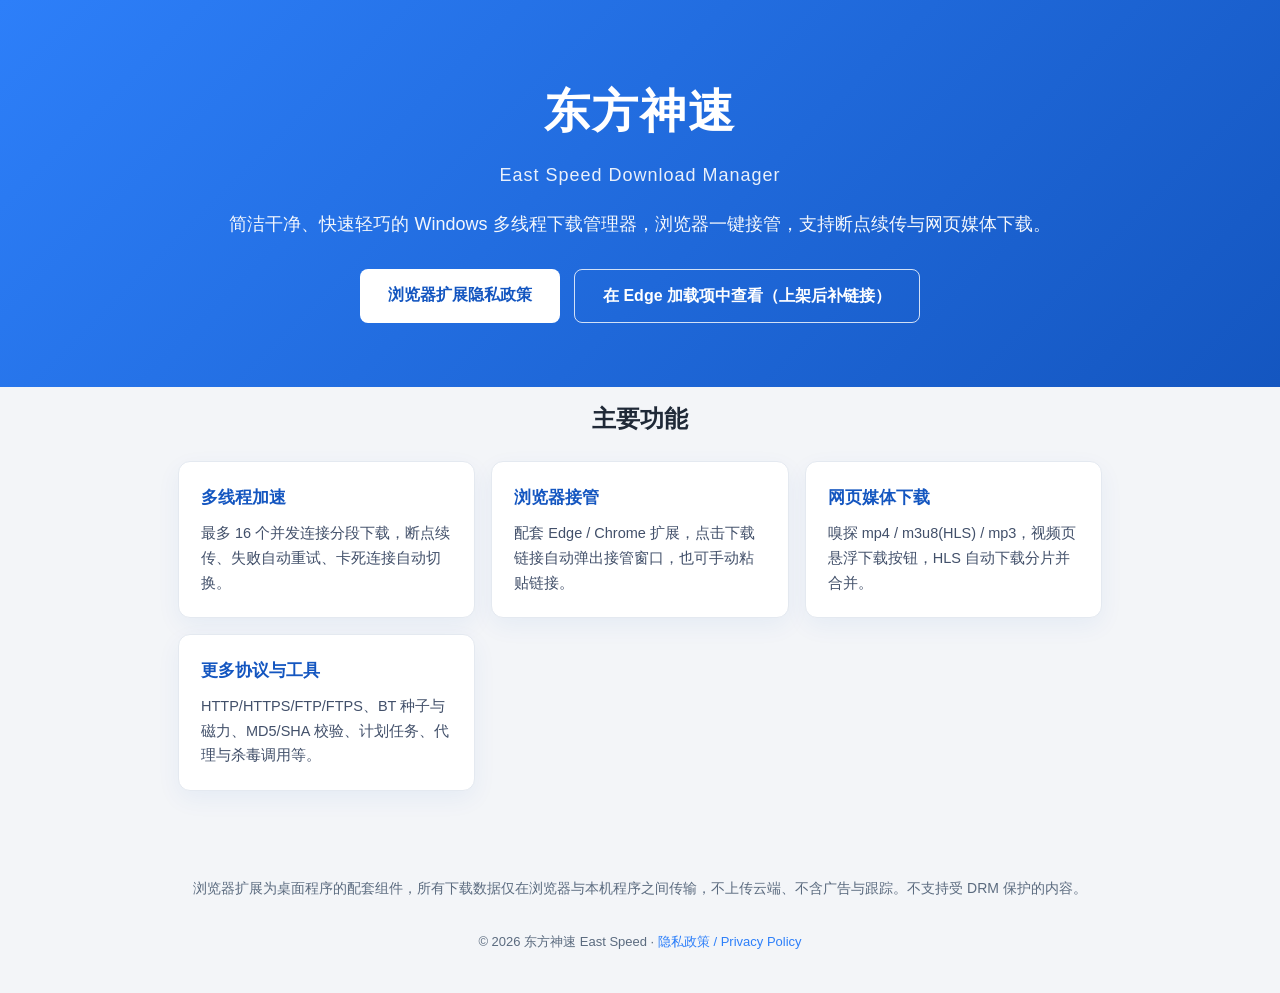
==== index.html @ 7939708f "Add files via upload" ====
<!DOCTYPE html>
<html lang="zh-CN">
<head>
<meta charset="UTF-8" />
<meta name="viewport" content="width=device-width, initial-scale=1.0" />
<title>东方神速 East Speed · 多线程下载管理器</title>
<style>
  :root{--primary:#2D7FF9;--dark:#1456C0;--ink:#1F2937;--muted:#5B6B7F;--line:#E4E9F0;}
  *{box-sizing:border-box;margin:0;padding:0;}
  body{font-family:"Microsoft YaHei","PingFang SC",Segoe UI,Arial,sans-serif;color:var(--ink);background:#F3F5F8;line-height:1.7;}
  .hero{background:linear-gradient(135deg,var(--primary),var(--dark));color:#fff;padding:72px 20px 64px;text-align:center;}
  .hero h1{font-size:46px;margin-bottom:10px;letter-spacing:2px;}
  .hero .en{opacity:.9;font-size:18px;letter-spacing:1px;}
  .hero p{margin-top:18px;font-size:18px;opacity:.95;}
  .btns{margin-top:30px;display:flex;gap:14px;justify-content:center;flex-wrap:wrap;}
  .btn{display:inline-block;padding:12px 28px;border-radius:8px;font-size:16px;text-decoration:none;font-weight:600;}
  .btn-light{background:#fff;color:var(--dark);}
  .btn-outline{border:1.5px solid rgba(255,255,255,.8);color:#fff;}
  .wrap{max-width:960px;margin:-34px auto 0;padding:0 18px 60px;}
  .grid{display:grid;grid-template-columns:repeat(auto-fit,minmax(220px,1fr));gap:16px;}
  .card{background:#fff;border:1px solid var(--line);border-radius:12px;padding:22px 22px;box-shadow:0 8px 24px rgba(20,86,192,.06);}
  .card h3{color:var(--dark);font-size:17px;margin-bottom:8px;}
  .card p{color:#42506a;font-size:14.5px;}
  .sec-title{text-align:center;font-size:24px;margin:46px 0 22px;color:var(--ink);}
  .note{max-width:960px;margin:26px auto 0;padding:0 18px;color:var(--muted);font-size:14px;text-align:center;}
  footer{text-align:center;color:var(--muted);font-size:13px;padding:30px 16px 40px;}
  footer a{color:var(--primary);text-decoration:none;}
</style>
</head>
<body>
  <header class="hero">
    <h1>东方神速</h1>
    <div class="en">East Speed Download Manager</div>
    <p>简洁干净、快速轻巧的 Windows 多线程下载管理器，浏览器一键接管，支持断点续传与网页媒体下载。</p>
    <div class="btns">
      <a class="btn btn-light" href="privacy-policy.html">浏览器扩展隐私政策</a>
      <a class="btn btn-outline" href="https://microsoftedge.microsoft.com/addons/" target="_blank" rel="noopener">在 Edge 加载项中查看（上架后补链接）</a>
    </div>
  </header>

  <div class="wrap">
    <h2 class="sec-title">主要功能</h2>
    <div class="grid">
      <div class="card"><h3>多线程加速</h3><p>最多 16 个并发连接分段下载，断点续传、失败自动重试、卡死连接自动切换。</p></div>
      <div class="card"><h3>浏览器接管</h3><p>配套 Edge / Chrome 扩展，点击下载链接自动弹出接管窗口，也可手动粘贴链接。</p></div>
      <div class="card"><h3>网页媒体下载</h3><p>嗅探 mp4 / m3u8(HLS) / mp3，视频页悬浮下载按钮，HLS 自动下载分片并合并。</p></div>
      <div class="card"><h3>更多协议与工具</h3><p>HTTP/HTTPS/FTP/FTPS、BT 种子与磁力、MD5/SHA 校验、计划任务、代理与杀毒调用等。</p></div>
    </div>
  </div>

  <p class="note">浏览器扩展为桌面程序的配套组件，所有下载数据仅在浏览器与本机程序之间传输，不上传云端、不含广告与跟踪。不支持受 DRM 保护的内容。</p>

  <footer>
    © 2026 东方神速 East Speed ·
    <a href="privacy-policy.html">隐私政策 / Privacy Policy</a>
  </footer>
</body>
</html>
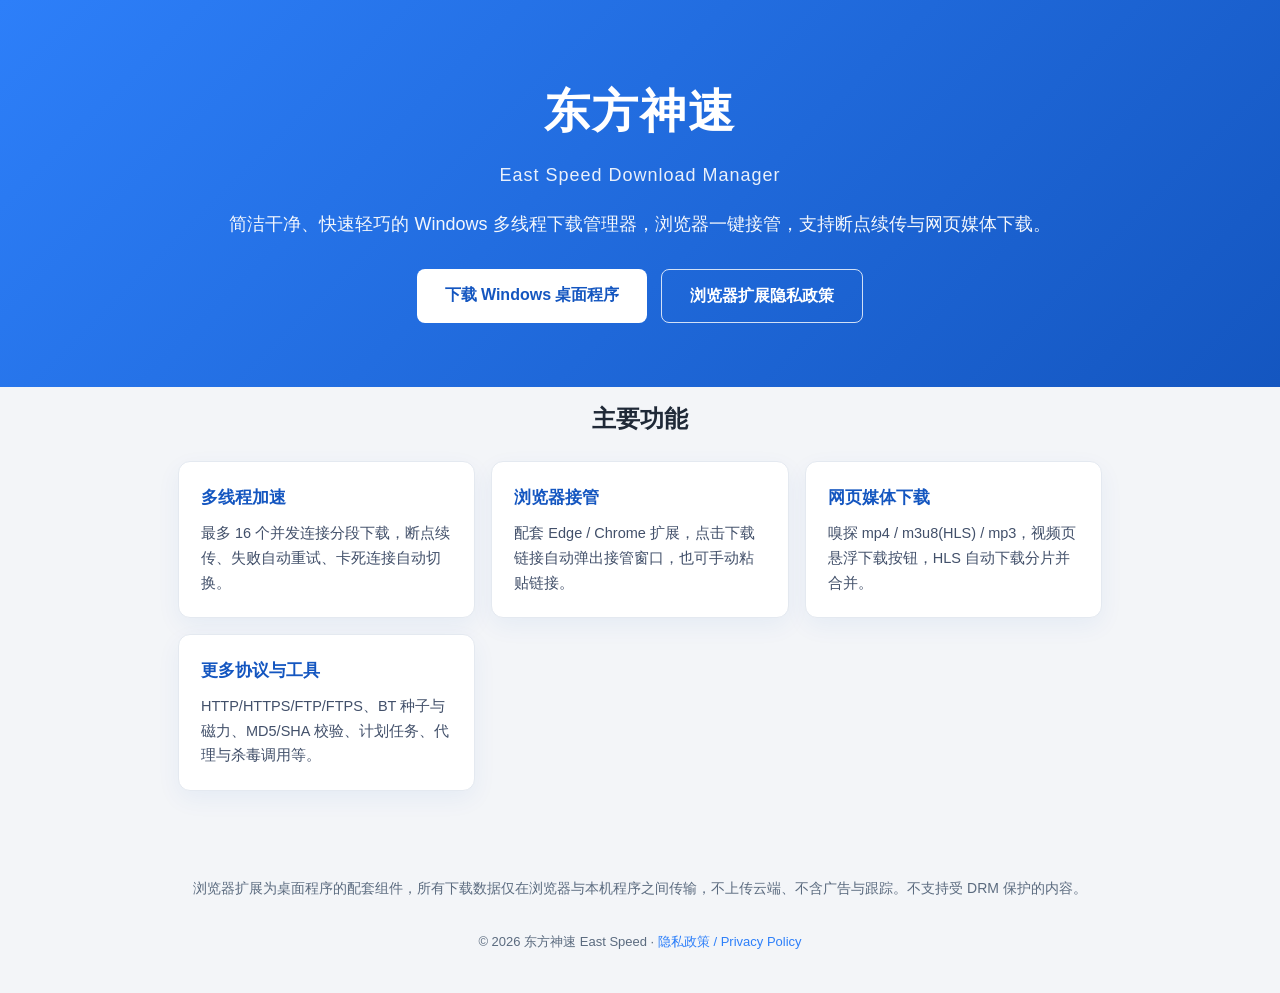
==== commit 95c2aad4: "Add files via upload" ====
--- a/index.html
+++ b/index.html
@@ -33,8 +33,8 @@
     <div class="en">East Speed Download Manager</div>
     <p>简洁干净、快速轻巧的 Windows 多线程下载管理器，浏览器一键接管，支持断点续传与网页媒体下载。</p>
     <div class="btns">
-      <a class="btn btn-light" href="privacy-policy.html">浏览器扩展隐私政策</a>
-      <a class="btn btn-outline" href="https://microsoftedge.microsoft.com/addons/" target="_blank" rel="noopener">在 Edge 加载项中查看（上架后补链接）</a>
+      <a class="btn btn-light" href="https://github.com/haoeastspeed/eastspeed/releases/tag/v1.0.0" target="_blank" rel="noopener">下载 Windows 桌面程序</a>
+      <a class="btn btn-outline" href="privacy-policy.html">浏览器扩展隐私政策</a>
     </div>
   </header>
 
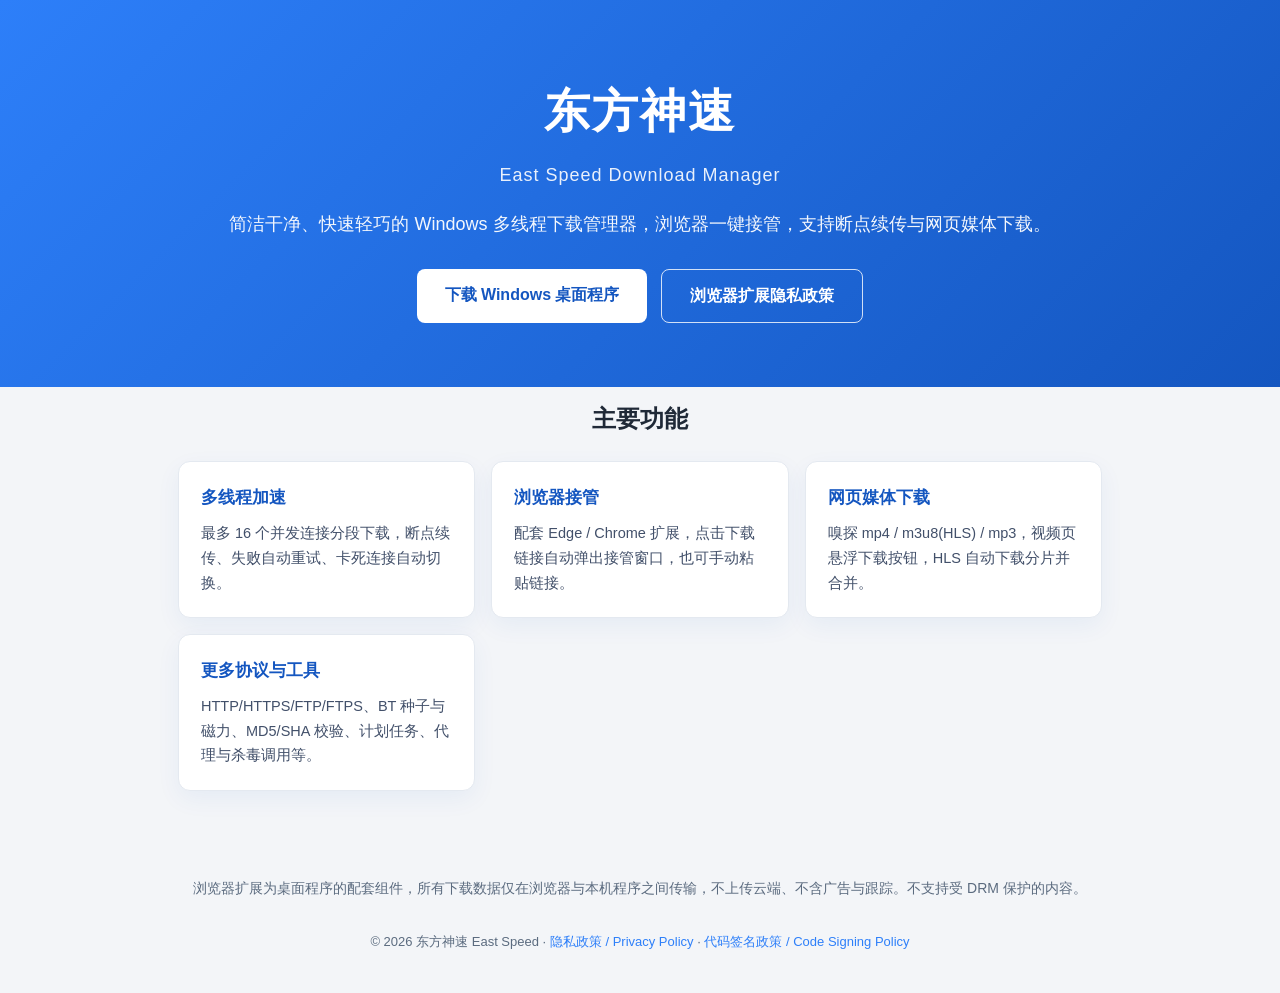
==== commit 5c2c9b1e: "docs(site): link Code Signing Policy from the home page footer" ====
--- a/index.html
+++ b/index.html
@@ -52,7 +52,8 @@
 
   <footer>
     © 2026 东方神速 East Speed ·
-    <a href="privacy-policy.html">隐私政策 / Privacy Policy</a>
+    <a href="privacy-policy.html">隐私政策 / Privacy Policy</a> ·
+    <a href="code-signing-policy.html">代码签名政策 / Code Signing Policy</a>
   </footer>
 </body>
 </html>
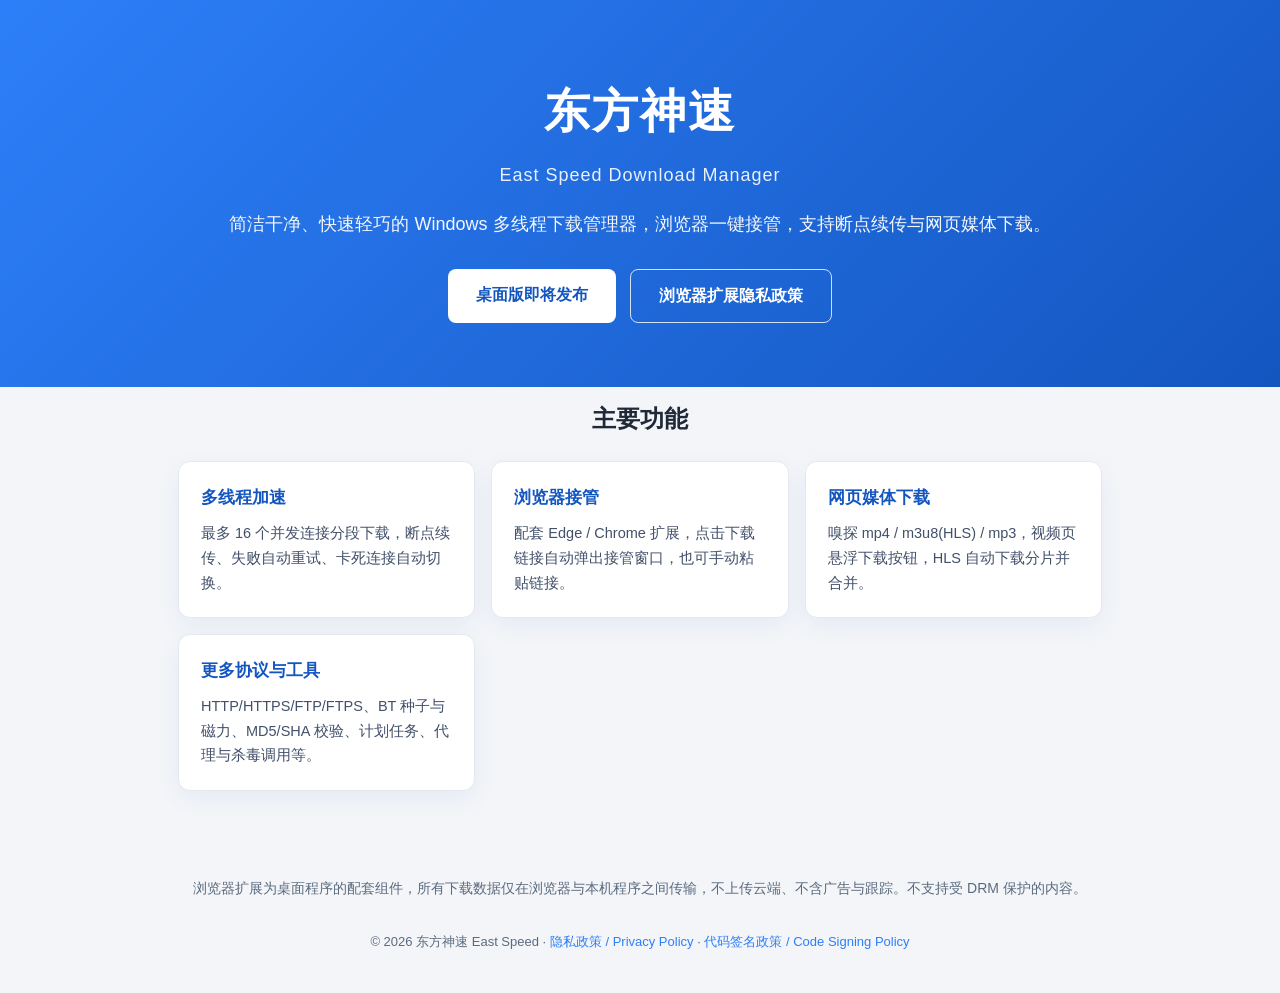
==== commit 37d350fc: "update site: download button coming soon, privacy v2.0.2" ====
--- a/index.html
+++ b/index.html
@@ -33,7 +33,7 @@
     <div class="en">East Speed Download Manager</div>
     <p>简洁干净、快速轻巧的 Windows 多线程下载管理器，浏览器一键接管，支持断点续传与网页媒体下载。</p>
     <div class="btns">
-      <a class="btn btn-light" href="https://github.com/haoeastspeed/eastspeed/releases/tag/v1.0.0" target="_blank" rel="noopener">下载 Windows 桌面程序</a>
+      <a class="btn btn-light" href="#" onclick="return false;" title="桌面版即将发布，敬请期待">桌面版即将发布</a>
       <a class="btn btn-outline" href="privacy-policy.html">浏览器扩展隐私政策</a>
     </div>
   </header>
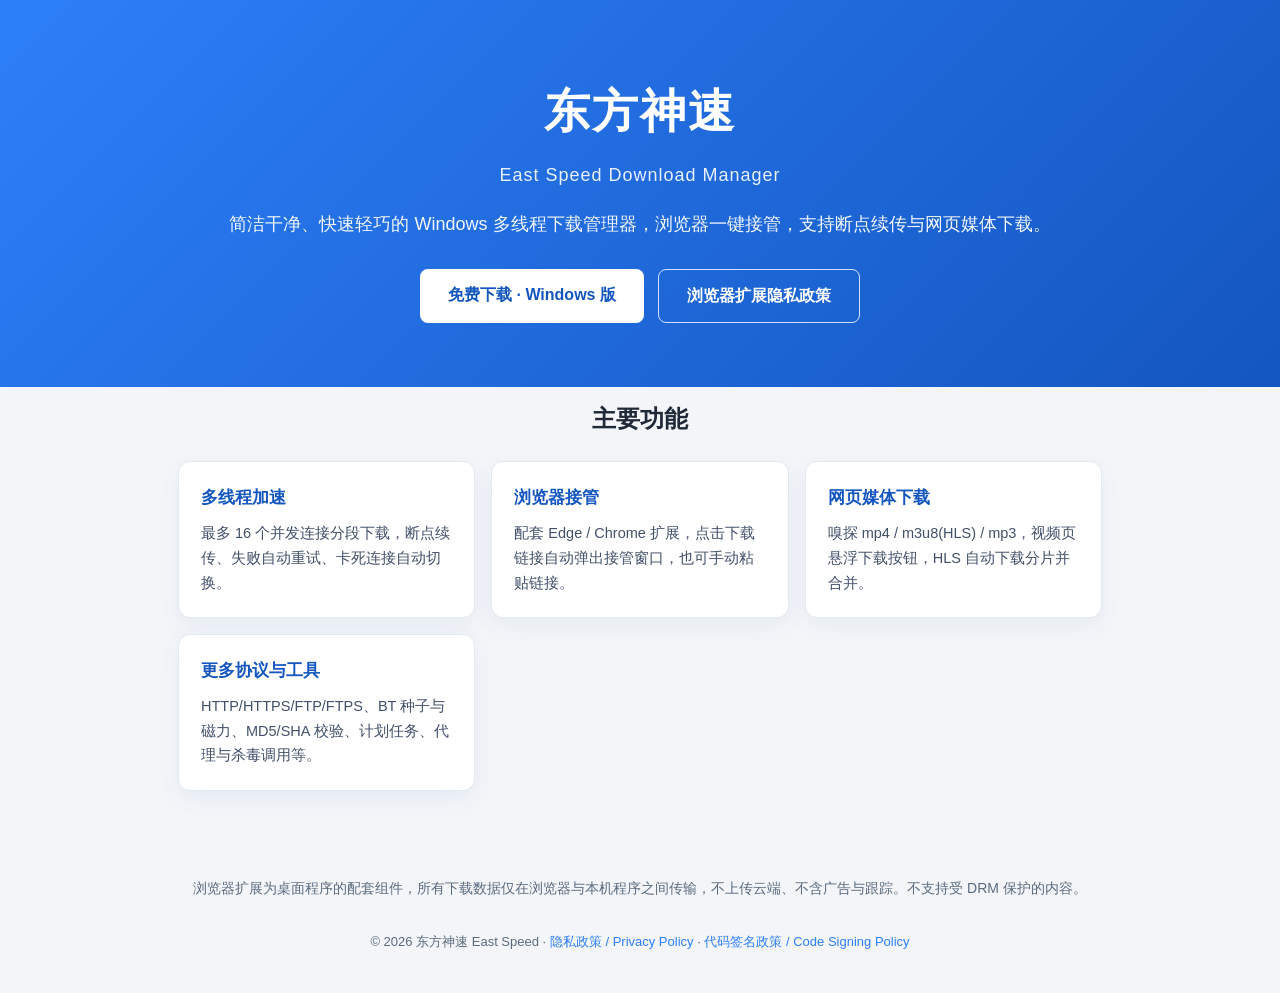
==== commit 8407288c: "site: public download button, honest code-signing/verification page" ====
--- a/index.html
+++ b/index.html
@@ -33,7 +33,7 @@
     <div class="en">East Speed Download Manager</div>
     <p>简洁干净、快速轻巧的 Windows 多线程下载管理器，浏览器一键接管，支持断点续传与网页媒体下载。</p>
     <div class="btns">
-      <a class="btn btn-light" href="#" onclick="return false;" title="桌面版即将发布，敬请期待">桌面版即将发布</a>
+      <a class="btn btn-light" href="https://github.com/haoeastspeed/eastspeed/releases/latest/download/EastSpeed.exe" title="下载单文件免安装版（Windows 64 位）">免费下载 · Windows 版</a>
       <a class="btn btn-outline" href="privacy-policy.html">浏览器扩展隐私政策</a>
     </div>
   </header>
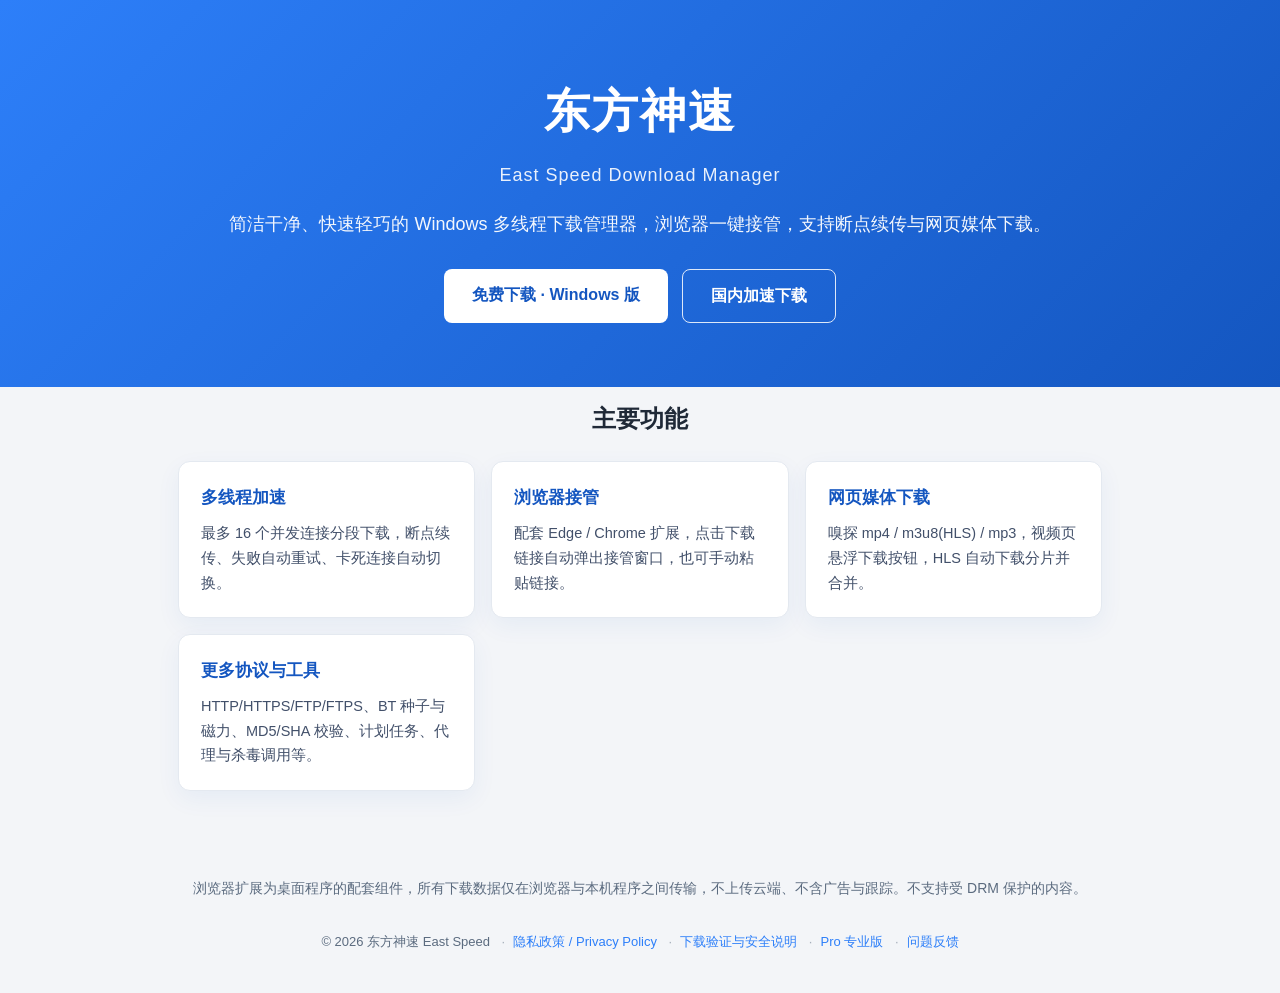
==== commit e8eba0cc: "docs(site): ??????/??/????(???? EastSpeed??????v1.0.1/??v2.2.1)" ====
--- a/index.html
+++ b/index.html
@@ -15,7 +15,7 @@
   .btns{margin-top:30px;display:flex;gap:14px;justify-content:center;flex-wrap:wrap;}
   .btn{display:inline-block;padding:12px 28px;border-radius:8px;font-size:16px;text-decoration:none;font-weight:600;}
   .btn-light{background:#fff;color:var(--dark);}
-  .btn-outline{border:1.5px solid rgba(255,255,255,.8);color:#fff;}
+  .btn-outline{border:1.5px solid rgba(255,255,255,.85);color:#fff;}
   .wrap{max-width:960px;margin:-34px auto 0;padding:0 18px 60px;}
   .grid{display:grid;grid-template-columns:repeat(auto-fit,minmax(220px,1fr));gap:16px;}
   .card{background:#fff;border:1px solid var(--line);border-radius:12px;padding:22px 22px;box-shadow:0 8px 24px rgba(20,86,192,.06);}
@@ -25,6 +25,7 @@
   .note{max-width:960px;margin:26px auto 0;padding:0 18px;color:var(--muted);font-size:14px;text-align:center;}
   footer{text-align:center;color:var(--muted);font-size:13px;padding:30px 16px 40px;}
   footer a{color:var(--primary);text-decoration:none;}
+  footer .sep{margin:0 8px;opacity:.5;}
 </style>
 </head>
 <body>
@@ -34,7 +35,7 @@
     <p>简洁干净、快速轻巧的 Windows 多线程下载管理器，浏览器一键接管，支持断点续传与网页媒体下载。</p>
     <div class="btns">
       <a class="btn btn-light" href="https://github.com/haoeastspeed/eastspeed/releases/latest/download/EastSpeed.exe" title="下载单文件免安装版（Windows 64 位）">免费下载 · Windows 版</a>
-      <a class="btn btn-outline" href="privacy-policy.html">浏览器扩展隐私政策</a>
+      <a class="btn btn-outline" href="https://update.eastspeed.dpdns.org/EastSpeed.exe" title="国内加速通道，下载较慢时请使用此链接">国内加速下载</a>
     </div>
   </header>
 
@@ -51,9 +52,11 @@
   <p class="note">浏览器扩展为桌面程序的配套组件，所有下载数据仅在浏览器与本机程序之间传输，不上传云端、不含广告与跟踪。不支持受 DRM 保护的内容。</p>
 
   <footer>
-    © 2026 东方神速 East Speed ·
-    <a href="privacy-policy.html">隐私政策 / Privacy Policy</a> ·
-    <a href="code-signing-policy.html">代码签名政策 / Code Signing Policy</a>
+    © 2026 东方神速 East Speed
+    <span class="sep">·</span><a href="privacy-policy.html">隐私政策 / Privacy Policy</a>
+    <span class="sep">·</span><a href="code-signing-policy.html">下载验证与安全说明</a>
+    <span class="sep">·</span><a href="https://github.com/haoeastspeed/eastspeed-pro">Pro 专业版</a>
+    <span class="sep">·</span><a href="mailto:wwwhdf@126.com">问题反馈</a>
   </footer>
 </body>
 </html>
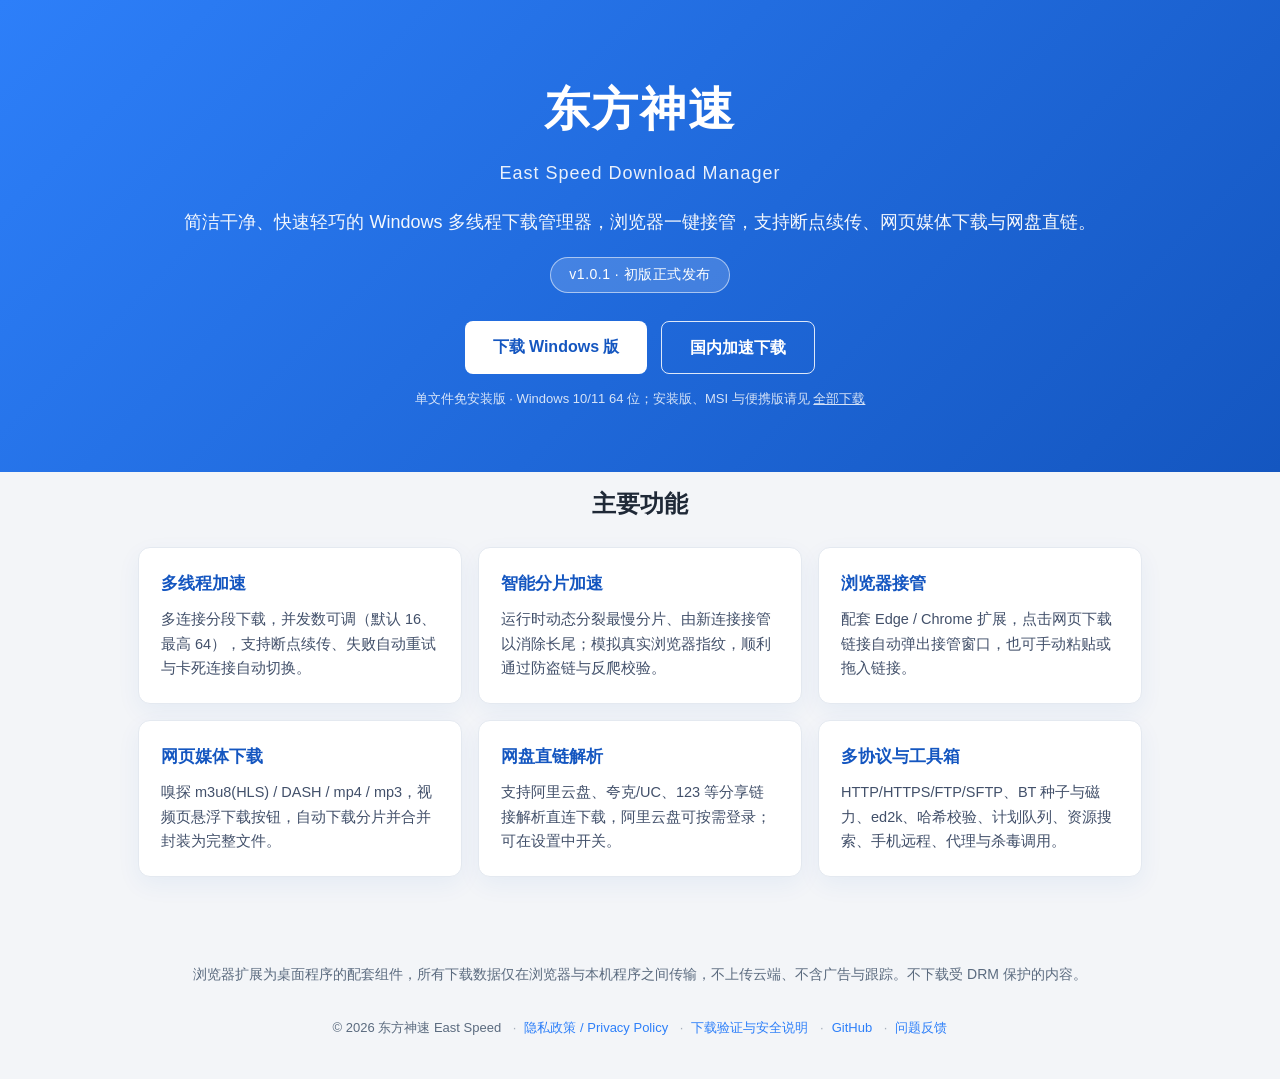
==== commit 34fbde76: "docs(home): 官网主页更新为 v1.0.1 初版正式发布，修正下载链接与功能介绍" ====
--- a/index.html
+++ b/index.html
@@ -8,16 +8,19 @@
   :root{--primary:#2D7FF9;--dark:#1456C0;--ink:#1F2937;--muted:#5B6B7F;--line:#E4E9F0;}
   *{box-sizing:border-box;margin:0;padding:0;}
   body{font-family:"Microsoft YaHei","PingFang SC",Segoe UI,Arial,sans-serif;color:var(--ink);background:#F3F5F8;line-height:1.7;}
-  .hero{background:linear-gradient(135deg,var(--primary),var(--dark));color:#fff;padding:72px 20px 64px;text-align:center;}
+  .hero{background:linear-gradient(135deg,var(--primary),var(--dark));color:#fff;padding:70px 20px 62px;text-align:center;}
   .hero h1{font-size:46px;margin-bottom:10px;letter-spacing:2px;}
   .hero .en{opacity:.9;font-size:18px;letter-spacing:1px;}
   .hero p{margin-top:18px;font-size:18px;opacity:.95;}
-  .btns{margin-top:30px;display:flex;gap:14px;justify-content:center;flex-wrap:wrap;}
+  .badge{display:inline-block;margin-top:20px;background:rgba(255,255,255,.16);border:1px solid rgba(255,255,255,.55);
+    padding:5px 18px;border-radius:999px;font-size:14px;letter-spacing:.5px;}
+  .btns{margin-top:28px;display:flex;gap:14px;justify-content:center;flex-wrap:wrap;}
   .btn{display:inline-block;padding:12px 28px;border-radius:8px;font-size:16px;text-decoration:none;font-weight:600;}
   .btn-light{background:#fff;color:var(--dark);}
   .btn-outline{border:1.5px solid rgba(255,255,255,.85);color:#fff;}
-  .wrap{max-width:960px;margin:-34px auto 0;padding:0 18px 60px;}
-  .grid{display:grid;grid-template-columns:repeat(auto-fit,minmax(220px,1fr));gap:16px;}
+  .hint{margin-top:14px;font-size:13px;opacity:.82;}
+  .wrap{max-width:1040px;margin:-34px auto 0;padding:0 18px 60px;}
+  .grid{display:grid;grid-template-columns:repeat(auto-fit,minmax(280px,1fr));gap:16px;}
   .card{background:#fff;border:1px solid var(--line);border-radius:12px;padding:22px 22px;box-shadow:0 8px 24px rgba(20,86,192,.06);}
   .card h3{color:var(--dark);font-size:17px;margin-bottom:8px;}
   .card p{color:#42506a;font-size:14.5px;}
@@ -32,30 +35,34 @@
   <header class="hero">
     <h1>东方神速</h1>
     <div class="en">East Speed Download Manager</div>
-    <p>简洁干净、快速轻巧的 Windows 多线程下载管理器，浏览器一键接管，支持断点续传与网页媒体下载。</p>
+    <p>简洁干净、快速轻巧的 Windows 多线程下载管理器，浏览器一键接管，支持断点续传、网页媒体下载与网盘直链。</p>
+    <div class="badge">v1.0.1 · 初版正式发布</div>
     <div class="btns">
-      <a class="btn btn-light" href="https://github.com/haoeastspeed/eastspeed/releases/latest/download/EastSpeed.exe" title="下载单文件免安装版（Windows 64 位）">免费下载 · Windows 版</a>
-      <a class="btn btn-outline" href="https://update.eastspeed.dpdns.org/EastSpeed.exe" title="国内加速通道，下载较慢时请使用此链接">国内加速下载</a>
+      <a class="btn btn-light" href="https://github.com/haoeastspeed/eastspeed-pro/releases/latest/download/EastSpeedPro.exe" title="下载单文件免安装版（Windows 10/11 64 位）">下载 Windows 版</a>
+      <a class="btn btn-outline" href="https://update.eastspeed.dpdns.org/pro/EastSpeedPro.exe" title="国内加速通道，下载较慢时请使用此链接">国内加速下载</a>
     </div>
+    <div class="hint">单文件免安装版 · Windows 10/11 64 位；安装版、MSI 与便携版请见 <a href="https://github.com/haoeastspeed/eastspeed-pro/releases/latest" style="color:#fff;text-decoration:underline;">全部下载</a></div>
   </header>
 
   <div class="wrap">
     <h2 class="sec-title">主要功能</h2>
     <div class="grid">
-      <div class="card"><h3>多线程加速</h3><p>最多 16 个并发连接分段下载，断点续传、失败自动重试、卡死连接自动切换。</p></div>
-      <div class="card"><h3>浏览器接管</h3><p>配套 Edge / Chrome 扩展，点击下载链接自动弹出接管窗口，也可手动粘贴链接。</p></div>
-      <div class="card"><h3>网页媒体下载</h3><p>嗅探 mp4 / m3u8(HLS) / mp3，视频页悬浮下载按钮，HLS 自动下载分片并合并。</p></div>
-      <div class="card"><h3>更多协议与工具</h3><p>HTTP/HTTPS/FTP/FTPS、BT 种子与磁力、MD5/SHA 校验、计划任务、代理与杀毒调用等。</p></div>
+      <div class="card"><h3>多线程加速</h3><p>多连接分段下载，并发数可调（默认 16、最高 64），支持断点续传、失败自动重试与卡死连接自动切换。</p></div>
+      <div class="card"><h3>智能分片加速</h3><p>运行时动态分裂最慢分片、由新连接接管以消除长尾；模拟真实浏览器指纹，顺利通过防盗链与反爬校验。</p></div>
+      <div class="card"><h3>浏览器接管</h3><p>配套 Edge / Chrome 扩展，点击网页下载链接自动弹出接管窗口，也可手动粘贴或拖入链接。</p></div>
+      <div class="card"><h3>网页媒体下载</h3><p>嗅探 m3u8(HLS) / DASH / mp4 / mp3，视频页悬浮下载按钮，自动下载分片并合并封装为完整文件。</p></div>
+      <div class="card"><h3>网盘直链解析</h3><p>支持阿里云盘、夸克/UC、123 等分享链接解析直连下载，阿里云盘可按需登录；可在设置中开关。</p></div>
+      <div class="card"><h3>多协议与工具箱</h3><p>HTTP/HTTPS/FTP/SFTP、BT 种子与磁力、ed2k、哈希校验、计划队列、资源搜索、手机远程、代理与杀毒调用。</p></div>
     </div>
   </div>
 
-  <p class="note">浏览器扩展为桌面程序的配套组件，所有下载数据仅在浏览器与本机程序之间传输，不上传云端、不含广告与跟踪。不支持受 DRM 保护的内容。</p>
+  <p class="note">浏览器扩展为桌面程序的配套组件，所有下载数据仅在浏览器与本机程序之间传输，不上传云端、不含广告与跟踪。不下载受 DRM 保护的内容。</p>
 
   <footer>
     © 2026 东方神速 East Speed
     <span class="sep">·</span><a href="privacy-policy.html">隐私政策 / Privacy Policy</a>
     <span class="sep">·</span><a href="code-signing-policy.html">下载验证与安全说明</a>
-    <span class="sep">·</span><a href="https://github.com/haoeastspeed/eastspeed-pro">Pro 专业版</a>
+    <span class="sep">·</span><a href="https://github.com/haoeastspeed/eastspeed-pro">GitHub</a>
     <span class="sep">·</span><a href="mailto:wwwhdf@126.com">问题反馈</a>
   </footer>
 </body>
